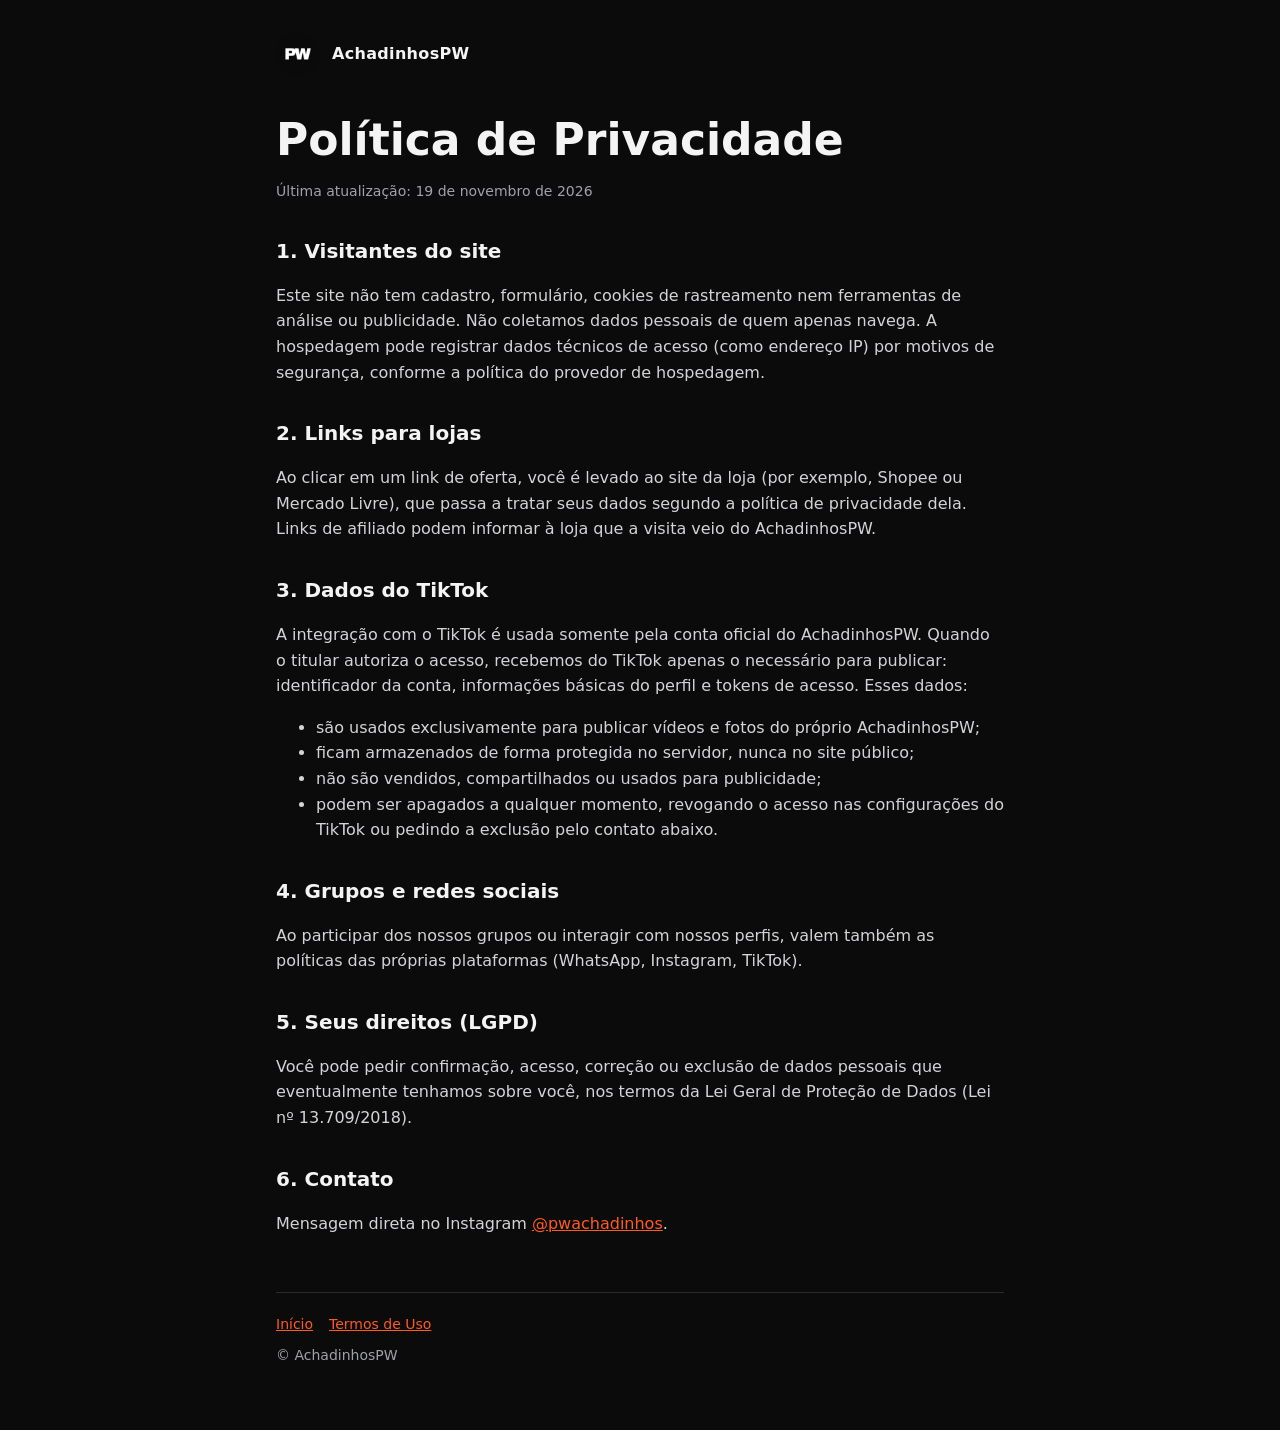
==== privacidade.html @ 66b90f63 "Site basico: inicio, termos e privacidade" ====
<!doctype html>
<html lang="pt-BR">
<head>
<meta charset="utf-8">
<meta name="viewport" content="width=device-width,initial-scale=1">
<meta http-equiv="Content-Security-Policy" content="default-src 'self'; img-src 'self'; style-src 'self'; script-src 'none'; object-src 'none'; base-uri 'none'; form-action 'none'">
<meta name="referrer" content="no-referrer">
<title>Política de Privacidade · AchadinhosPW</title>
<link rel="icon" href="favicon.png">
<link rel="stylesheet" href="style.css">
</head>
<body>
<div class="wrap">
  <header class="top"><img src="logo-pw.png" alt="Logo PW"><a href="./">AchadinhosPW</a></header>
  <h1>Política de Privacidade</h1>
  <p class="small">Última atualização: 19 de novembro de 2026</p>

  <h2>1. Visitantes do site</h2>
  <p>Este site não tem cadastro, formulário, cookies de rastreamento nem ferramentas de análise ou publicidade. Não coletamos dados pessoais de quem apenas navega. A hospedagem pode registrar dados técnicos de acesso (como endereço IP) por motivos de segurança, conforme a política do provedor de hospedagem.</p>

  <h2>2. Links para lojas</h2>
  <p>Ao clicar em um link de oferta, você é levado ao site da loja (por exemplo, Shopee ou Mercado Livre), que passa a tratar seus dados segundo a política de privacidade dela. Links de afiliado podem informar à loja que a visita veio do AchadinhosPW.</p>

  <h2>3. Dados do TikTok</h2>
  <p>A integração com o TikTok é usada somente pela conta oficial do AchadinhosPW. Quando o titular autoriza o acesso, recebemos do TikTok apenas o necessário para publicar: identificador da conta, informações básicas do perfil e tokens de acesso. Esses dados:</p>
  <ul>
    <li>são usados exclusivamente para publicar vídeos e fotos do próprio AchadinhosPW;</li>
    <li>ficam armazenados de forma protegida no servidor, nunca no site público;</li>
    <li>não são vendidos, compartilhados ou usados para publicidade;</li>
    <li>podem ser apagados a qualquer momento, revogando o acesso nas configurações do TikTok ou pedindo a exclusão pelo contato abaixo.</li>
  </ul>

  <h2>4. Grupos e redes sociais</h2>
  <p>Ao participar dos nossos grupos ou interagir com nossos perfis, valem também as políticas das próprias plataformas (WhatsApp, Instagram, TikTok).</p>

  <h2>5. Seus direitos (LGPD)</h2>
  <p>Você pode pedir confirmação, acesso, correção ou exclusão de dados pessoais que eventualmente tenhamos sobre você, nos termos da Lei Geral de Proteção de Dados (Lei nº 13.709/2018).</p>

  <h2>6. Contato</h2>
  <p>Mensagem direta no Instagram <a href="https://www.instagram.com/pwachadinhos/" rel="noopener noreferrer">@pwachadinhos</a>.</p>

  <footer><nav><a href="./">Início</a><a href="termos">Termos de Uso</a></nav>© AchadinhosPW</footer>
</div>
</body>
</html>
---- style.css ----
:root{--bg:#0b0b0c;--fg:#f4f4f5;--muted:#a1a1aa;--accent:#ff5a1f;--card:#17171a;--line:#2a2a2e}
*{box-sizing:border-box}
html,body{margin:0;background:var(--bg);color:var(--fg);font:16px/1.6 system-ui,-apple-system,"Segoe UI",Roboto,sans-serif}
a{color:var(--accent)}
.wrap{max-width:760px;margin:0 auto;padding:32px 16px 64px}
header.top{display:flex;align-items:center;gap:12px;margin-bottom:40px}
header.top img{width:44px;height:44px;border-radius:50%}
header.top a{color:var(--fg);text-decoration:none;font-weight:700;letter-spacing:.02em}
h1{font-size:clamp(28px,6vw,44px);line-height:1.1;margin:0 0 16px}
h1 em{font-style:normal;color:var(--accent)}
h2{font-size:20px;margin:32px 0 8px}
p,li{color:#d4d4d8}
.lead{font-size:18px;color:var(--muted)}
.cards{display:grid;grid-template-columns:repeat(auto-fit,minmax(200px,1fr));gap:12px;margin:32px 0}
.card{background:var(--card);border:1px solid var(--line);border-radius:14px;padding:18px}
.card b{display:block;margin-bottom:4px}
.card span{color:var(--muted);font-size:14px}
footer{margin-top:56px;padding-top:20px;border-top:1px solid var(--line);color:var(--muted);font-size:14px}
footer nav{display:flex;gap:16px;flex-wrap:wrap;margin-bottom:8px}
.small{font-size:14px;color:var(--muted)}
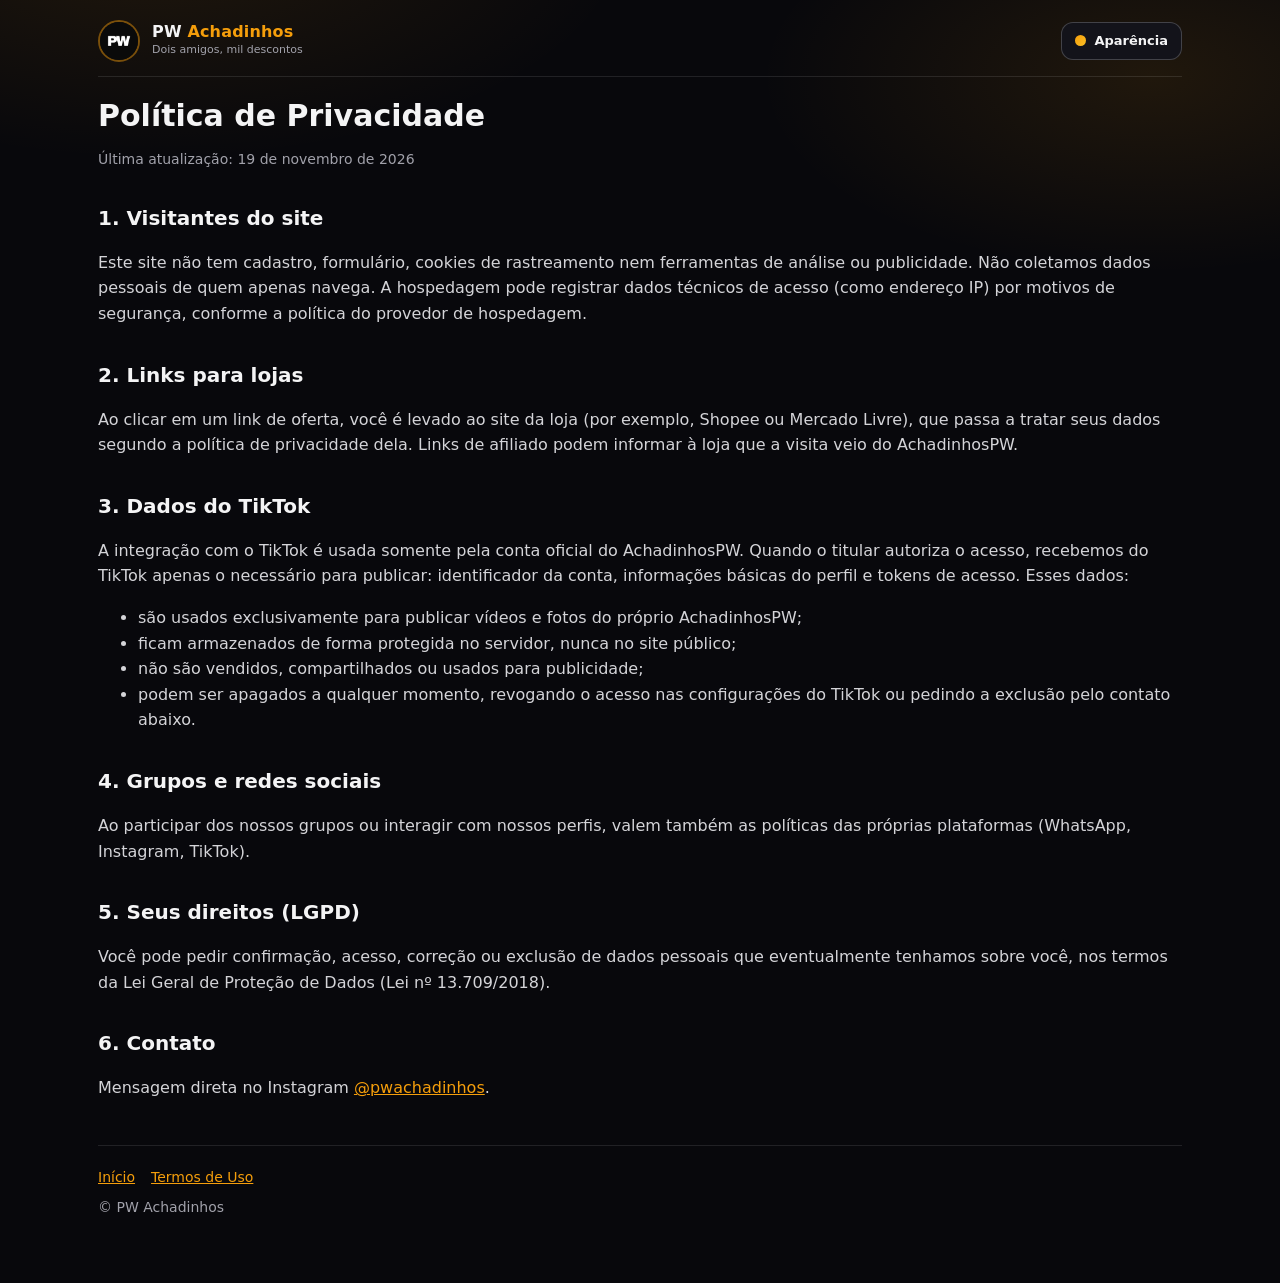
==== commit 1af6585e: "design: fachada PW Achadinhos, lupa de pesquisa no banner, borda nos anuncios e paletas SaaS PF" ====
--- a/privacidade.html
+++ b/privacidade.html
@@ -5,13 +5,54 @@
 <meta name="viewport" content="width=device-width,initial-scale=1">
 <meta http-equiv="Content-Security-Policy" content="default-src 'self'; img-src 'self'; style-src 'self'; script-src 'none'; object-src 'none'; base-uri 'none'; form-action 'none'">
 <meta name="referrer" content="no-referrer">
-<title>Política de Privacidade · AchadinhosPW</title>
-<link rel="icon" href="favicon.png">
-<link rel="stylesheet" href="style.css">
+<title>Política de Privacidade · PW Achadinhos</title>
+<link rel="icon" href="/favicon.png">
+<link rel="stylesheet" href="/style.css">
 </head>
 <body>
+<input type="checkbox" id="mode-dark" class="vh" checked>
+<input type="checkbox" id="mode-colors" class="vh" checked>
+<input type="radio" name="palette" id="pal-gold" class="vh" checked>
+<input type="radio" name="palette" id="pal-indigo" class="vh">
+<input type="radio" name="palette" id="pal-orange" class="vh">
+<input type="radio" name="palette" id="pal-emerald" class="vh">
+<input type="radio" name="palette" id="pal-blue" class="vh">
+
 <div class="wrap">
-  <header class="top"><img src="logo-pw.png" alt="Logo PW"><a href="./">AchadinhosPW</a></header>
+  <header class="top">
+    <a class="brand" href="/">
+      <img src="/logo-pw.png" alt="Logo PW Achadinhos">
+      <span>
+        <span class="brand-name">PW <em>Achadinhos</em></span>
+        <span class="brand-sub">Dois amigos, mil descontos</span>
+      </span>
+    </a>
+
+    <details class="theme-picker">
+      <summary><span class="dot-current"></span>Aparência</summary>
+      <div class="theme-panel">
+        <div class="theme-title">Aparência</div>
+        <label class="toggle-row" for="mode-dark">
+          <span>Modo Escuro</span>
+          <span class="switch"></span>
+        </label>
+        <label class="toggle-row" for="mode-colors">
+          <span>Cores do Sistema</span>
+          <span class="switch"></span>
+        </label>
+
+        <div class="palette-heading">Paleta de Cores</div>
+        <div class="palette-list">
+          <label class="pal-opt" for="pal-gold"><span class="swatch swatch-gold"></span>PW Dourado</label>
+          <label class="pal-opt" for="pal-indigo"><span class="swatch swatch-indigo"></span>SaaS PF Índigo</label>
+          <label class="pal-opt" for="pal-orange"><span class="swatch swatch-orange"></span>Laranja Clássico</label>
+          <label class="pal-opt" for="pal-emerald"><span class="swatch swatch-emerald"></span>Esmeralda</label>
+          <label class="pal-opt" for="pal-blue"><span class="swatch swatch-blue"></span>Azul Oceano</label>
+        </div>
+      </div>
+    </details>
+  </header>
+
   <h1>Política de Privacidade</h1>
   <p class="small">Última atualização: 19 de novembro de 2026</p>
 
@@ -39,7 +80,7 @@
   <h2>6. Contato</h2>
   <p>Mensagem direta no Instagram <a href="https://www.instagram.com/pwachadinhos/" rel="noopener noreferrer">@pwachadinhos</a>.</p>
 
-  <footer><nav><a href="./">Início</a><a href="termos">Termos de Uso</a></nav>© AchadinhosPW</footer>
+  <footer><nav><a href="/">Início</a><a href="/termos">Termos de Uso</a></nav>© PW Achadinhos</footer>
 </div>
 </body>
 </html>
--- a/style.css
+++ b/style.css
@@ -1,20 +1,873 @@
-:root{--bg:#0b0b0c;--fg:#f4f4f5;--muted:#a1a1aa;--accent:#ff5a1f;--card:#17171a;--line:#2a2a2e}
-*{box-sizing:border-box}
-html,body{margin:0;background:var(--bg);color:var(--fg);font:16px/1.6 system-ui,-apple-system,"Segoe UI",Roboto,sans-serif}
-a{color:var(--accent)}
-.wrap{max-width:760px;margin:0 auto;padding:32px 16px 64px}
-header.top{display:flex;align-items:center;gap:12px;margin-bottom:40px}
-header.top img{width:44px;height:44px;border-radius:50%}
-header.top a{color:var(--fg);text-decoration:none;font-weight:700;letter-spacing:.02em}
-h1{font-size:clamp(28px,6vw,44px);line-height:1.1;margin:0 0 16px}
-h1 em{font-style:normal;color:var(--accent)}
-h2{font-size:20px;margin:32px 0 8px}
-p,li{color:#d4d4d8}
-.lead{font-size:18px;color:var(--muted)}
-.cards{display:grid;grid-template-columns:repeat(auto-fit,minmax(200px,1fr));gap:12px;margin:32px 0}
-.card{background:var(--card);border:1px solid var(--line);border-radius:14px;padding:18px}
-.card b{display:block;margin-bottom:4px}
-.card span{color:var(--muted);font-size:14px}
-footer{margin-top:56px;padding-top:20px;border-top:1px solid var(--line);color:var(--muted);font-size:14px}
-footer nav{display:flex;gap:16px;flex-wrap:wrap;margin-bottom:8px}
-.small{font-size:14px;color:var(--muted)}
+:root {
+  /* Modo Escuro (padrão) */
+  --bg: #08080c;
+  --surface: #111117;
+  --card: #13131a;
+  --card-hover: #181822;
+  --card-border: rgba(255, 255, 255, 0.16);
+  --popover: #15151f;
+  --input-bg: #101018;
+  --fg: #f4f4f5;
+  --body-text: #d4d4d8;
+  --muted: #a1a1aa;
+  --line: rgba(255, 255, 255, 0.1);
+  --line-strong: rgba(255, 255, 255, 0.2);
+  --shadow: 0 12px 34px rgba(0, 0, 0, 0.42);
+  --card-shadow: 0 4px 16px rgba(0, 0, 0, 0.28);
+
+  /* Paleta padrão: PW Dourado */
+  --accent: #f59e0b;
+  --accent2: #fbbf24;
+  --accent-fg: #111111;
+  --accent-soft: rgba(245, 158, 11, 0.15);
+  --accent-border: rgba(245, 158, 11, 0.45);
+  --accent-glow: rgba(245, 158, 11, 0.1);
+}
+
+/* Modo Claro (estilo SaaS PF / FinanceOS) */
+body:not(:has(#mode-dark:checked)) {
+  --bg: #f4f7ff;
+  --surface: #ffffff;
+  --card: #ffffff;
+  --card-hover: #f9fbff;
+  --card-border: rgba(15, 23, 42, 0.15);
+  --popover: #ffffff;
+  --input-bg: #f8fafc;
+  --fg: #0f172a;
+  --body-text: #334155;
+  --muted: #64748b;
+  --line: rgba(15, 23, 42, 0.1);
+  --line-strong: rgba(15, 23, 42, 0.2);
+  --shadow: 0 10px 30px rgba(10, 22, 40, 0.1);
+  --card-shadow: 0 2px 10px rgba(10, 22, 40, 0.06);
+  --accent: #d97706;
+  --accent2: #f59e0b;
+  --accent-fg: #ffffff;
+  --accent-soft: rgba(217, 119, 6, 0.12);
+  --accent-border: rgba(217, 119, 6, 0.38);
+  --accent-glow: rgba(217, 119, 6, 0.07);
+}
+
+/* Paletas de Cores (como no SaaS PF) */
+body:has(#pal-indigo:checked) {
+  --accent: #6366f1;
+  --accent2: #818cf8;
+  --accent-fg: #ffffff;
+  --accent-soft: rgba(99, 102, 241, 0.15);
+  --accent-border: rgba(99, 102, 241, 0.45);
+  --accent-glow: rgba(99, 102, 241, 0.11);
+}
+
+body:not(:has(#mode-dark:checked)):has(#pal-indigo:checked) {
+  --accent: #4f46e5;
+  --accent2: #6366f1;
+}
+
+body:has(#pal-orange:checked) {
+  --accent: #ff5a1f;
+  --accent2: #fb923c;
+  --accent-fg: #ffffff;
+  --accent-soft: rgba(255, 90, 31, 0.15);
+  --accent-border: rgba(255, 90, 31, 0.45);
+  --accent-glow: rgba(255, 90, 31, 0.1);
+}
+
+body:not(:has(#mode-dark:checked)):has(#pal-orange:checked) {
+  --accent: #ea580c;
+  --accent2: #f97316;
+}
+
+body:has(#pal-emerald:checked) {
+  --accent: #10b981;
+  --accent2: #34d399;
+  --accent-fg: #ffffff;
+  --accent-soft: rgba(16, 185, 129, 0.15);
+  --accent-border: rgba(16, 185, 129, 0.45);
+  --accent-glow: rgba(16, 185, 129, 0.1);
+}
+
+body:not(:has(#mode-dark:checked)):has(#pal-emerald:checked) {
+  --accent: #059669;
+  --accent2: #10b981;
+}
+
+body:has(#pal-blue:checked) {
+  --accent: #3b82f6;
+  --accent2: #60a5fa;
+  --accent-fg: #ffffff;
+  --accent-soft: rgba(59, 130, 246, 0.15);
+  --accent-border: rgba(59, 130, 246, 0.45);
+  --accent-glow: rgba(59, 130, 246, 0.1);
+}
+
+body:not(:has(#mode-dark:checked)):has(#pal-blue:checked) {
+  --accent: #2563eb;
+  --accent2: #3b82f6;
+}
+
+/* Cores do Sistema desligadas (monocromático como no SaaS PF) */
+body:not(:has(#mode-colors:checked)) {
+  filter: grayscale(1);
+}
+
+* {
+  box-sizing: border-box;
+}
+
+html {
+  margin: 0;
+  min-height: 100%;
+  background: #08080c;
+}
+
+body {
+  margin: 0;
+  min-height: 100vh;
+  background-color: var(--bg);
+  background-image:
+    radial-gradient(680px 320px at 12% -5%, var(--accent-glow), transparent 70%),
+    radial-gradient(560px 280px at 90% 6%, var(--accent-glow), transparent 70%);
+  color: var(--fg);
+  font: 16px/1.6 system-ui, -apple-system, "Segoe UI", Roboto, sans-serif;
+  transition: background-color 0.25s ease, color 0.25s ease, filter 0.25s ease;
+}
+
+.vh {
+  position: absolute;
+  width: 1px;
+  height: 1px;
+  overflow: hidden;
+  clip: rect(0 0 0 0);
+  white-space: nowrap;
+}
+
+a {
+  color: var(--accent);
+}
+
+.wrap {
+  max-width: 1120px;
+  margin: 0 auto;
+  padding: 20px 18px 64px;
+}
+
+/* ── Cabeçalho Superior ── */
+header.top {
+  display: flex;
+  align-items: center;
+  justify-content: space-between;
+  gap: 14px;
+  margin-bottom: 22px;
+  padding-bottom: 14px;
+  border-bottom: 1px solid var(--line);
+}
+
+.brand {
+  display: flex;
+  align-items: center;
+  gap: 12px;
+  color: var(--fg);
+  text-decoration: none;
+}
+
+.brand img {
+  width: 42px;
+  height: 42px;
+  border-radius: 50%;
+  border: 2px solid var(--accent-border);
+  object-fit: cover;
+}
+
+.brand-name {
+  display: block;
+  font-weight: 800;
+  font-size: 16px;
+  letter-spacing: 0.01em;
+  line-height: 1.15;
+}
+
+.brand-name em {
+  font-style: normal;
+  color: var(--accent);
+}
+
+.brand-sub {
+  display: block;
+  font-size: 11px;
+  color: var(--muted);
+  font-weight: 500;
+}
+
+/* ── Seletor de Aparência / Paleta (estilo SaaS PF) ── */
+.theme-picker {
+  position: relative;
+}
+
+.theme-picker summary {
+  list-style: none;
+  display: inline-flex;
+  align-items: center;
+  gap: 8px;
+  padding: 8px 13px;
+  border-radius: 12px;
+  background: var(--card);
+  border: 1px solid var(--line-strong);
+  color: var(--fg);
+  font-size: 13px;
+  font-weight: 600;
+  cursor: pointer;
+  user-select: none;
+  transition: border-color 0.2s ease, background-color 0.2s ease;
+}
+
+.theme-picker summary::-webkit-details-marker {
+  display: none;
+}
+
+.theme-picker summary:hover {
+  border-color: var(--accent-border);
+}
+
+.dot-current {
+  width: 11px;
+  height: 11px;
+  border-radius: 50%;
+  background: linear-gradient(135deg, var(--accent), var(--accent2));
+  flex-shrink: 0;
+}
+
+.theme-panel {
+  position: absolute;
+  right: 0;
+  top: calc(100% + 8px);
+  width: 244px;
+  padding: 12px;
+  border-radius: 16px;
+  background: var(--popover);
+  border: 1px solid var(--line-strong);
+  box-shadow: var(--shadow);
+  z-index: 50;
+}
+
+.theme-title {
+  font-size: 11px;
+  font-weight: 700;
+  text-transform: uppercase;
+  letter-spacing: 0.08em;
+  color: var(--muted);
+  padding: 0 4px 8px;
+  margin-bottom: 6px;
+  border-bottom: 1px solid var(--line);
+}
+
+.toggle-row {
+  display: flex;
+  align-items: center;
+  justify-content: space-between;
+  gap: 10px;
+  padding: 7px 4px;
+  font-size: 13px;
+  font-weight: 500;
+  color: var(--fg);
+  cursor: pointer;
+  user-select: none;
+}
+
+.switch {
+  position: relative;
+  width: 36px;
+  height: 20px;
+  border-radius: 999px;
+  background: var(--line-strong);
+  transition: background-color 0.2s ease;
+  flex-shrink: 0;
+}
+
+.switch::after {
+  content: "";
+  position: absolute;
+  top: 3px;
+  left: 3px;
+  width: 14px;
+  height: 14px;
+  border-radius: 50%;
+  background: #ffffff;
+  box-shadow: 0 1px 3px rgba(0, 0, 0, 0.35);
+  transition: transform 0.2s ease;
+}
+
+body:has(#mode-dark:checked) label[for="mode-dark"] .switch,
+body:has(#mode-colors:checked) label[for="mode-colors"] .switch {
+  background: var(--accent);
+}
+
+body:has(#mode-dark:checked) label[for="mode-dark"] .switch::after,
+body:has(#mode-colors:checked) label[for="mode-colors"] .switch::after {
+  transform: translateX(16px);
+}
+
+.palette-heading {
+  font-size: 10px;
+  font-weight: 700;
+  text-transform: uppercase;
+  letter-spacing: 0.08em;
+  color: var(--muted);
+  margin: 10px 0 6px;
+  padding: 10px 4px 0;
+  border-top: 1px solid var(--line);
+}
+
+.palette-list {
+  display: flex;
+  flex-direction: column;
+  gap: 4px;
+}
+
+.pal-opt {
+  display: flex;
+  align-items: center;
+  gap: 10px;
+  padding: 7px 9px;
+  border-radius: 10px;
+  font-size: 13px;
+  font-weight: 500;
+  color: var(--body-text);
+  border: 1px solid transparent;
+  cursor: pointer;
+  transition: background-color 0.15s ease, border-color 0.15s ease, color 0.15s ease;
+}
+
+.pal-opt:hover {
+  background: var(--accent-soft);
+}
+
+.swatch {
+  width: 14px;
+  height: 14px;
+  border-radius: 50%;
+  flex-shrink: 0;
+}
+
+.swatch-gold { background: linear-gradient(135deg, #f59e0b, #fbbf24); }
+.swatch-indigo { background: linear-gradient(135deg, #6366f1, #4f46e5); }
+.swatch-orange { background: linear-gradient(135deg, #ff5a1f, #f97316); }
+.swatch-emerald { background: linear-gradient(135deg, #10b981, #059669); }
+.swatch-blue { background: linear-gradient(135deg, #3b82f6, #2563eb); }
+
+body:has(#pal-gold:checked) label[for="pal-gold"],
+body:has(#pal-indigo:checked) label[for="pal-indigo"],
+body:has(#pal-orange:checked) label[for="pal-orange"],
+body:has(#pal-emerald:checked) label[for="pal-emerald"],
+body:has(#pal-blue:checked) label[for="pal-blue"] {
+  background: var(--accent-soft);
+  border-color: var(--accent-border);
+  color: var(--accent);
+  font-weight: 700;
+}
+
+/* ── Fachada Superior — PW Achadinhos ── */
+.facade {
+  position: relative;
+  display: grid;
+  grid-template-columns: 1.25fr 0.75fr;
+  align-items: center;
+  gap: 20px;
+  margin-bottom: 24px;
+  border-radius: 22px;
+  overflow: hidden;
+  background: linear-gradient(135deg, #060608 0%, #111016 55%, #050507 100%);
+  border: 1px solid var(--accent-border);
+  box-shadow: var(--shadow);
+  color: #f8fafc;
+}
+
+.facade-content {
+  position: relative;
+  z-index: 2;
+  padding: 26px 20px 26px 28px;
+}
+
+.facade-top-row {
+  display: flex;
+  align-items: center;
+  justify-content: space-between;
+  flex-wrap: wrap;
+  gap: 10px;
+  margin-bottom: 12px;
+}
+
+.facade-badge {
+  display: inline-flex;
+  align-items: center;
+  gap: 6px;
+  padding: 4px 11px;
+  border-radius: 999px;
+  font-size: 11px;
+  font-weight: 800;
+  letter-spacing: 0.08em;
+  text-transform: uppercase;
+  background: var(--accent-soft);
+  border: 1px solid var(--accent-border);
+  color: var(--accent2);
+}
+
+.facade-title {
+  margin: 0 0 8px;
+  font-size: clamp(26px, 4.5vw, 38px);
+  line-height: 1.08;
+  font-weight: 900;
+  letter-spacing: -0.02em;
+  color: #ffffff;
+}
+
+.facade-title em {
+  font-style: normal;
+  color: var(--accent2);
+}
+
+.facade-sub {
+  margin: 0 0 18px;
+  font-size: 15px;
+  color: rgba(255, 255, 255, 0.78);
+  line-height: 1.5;
+  max-width: 520px;
+}
+
+.facade-actions {
+  display: flex;
+  align-items: center;
+  flex-wrap: wrap;
+  gap: 10px;
+}
+
+/* Botão da lupa dentro do banner */
+.btn-lupa {
+  display: inline-flex;
+  align-items: center;
+  gap: 8px;
+  padding: 9px 15px;
+  border-radius: 999px;
+  background: rgba(255, 255, 255, 0.08);
+  border: 1px solid var(--accent-border);
+  color: #ffffff;
+  font: inherit;
+  font-size: 13px;
+  font-weight: 700;
+  cursor: pointer;
+  transition: background-color 0.2s ease, transform 0.15s ease, border-color 0.2s ease;
+}
+
+.btn-lupa:hover {
+  background: var(--accent-soft);
+  border-color: var(--accent2);
+  transform: translateY(-1px);
+}
+
+.btn-lupa[aria-expanded="true"] {
+  background: var(--accent);
+  border-color: var(--accent);
+  color: var(--accent-fg);
+}
+
+.btn-lupa svg {
+  width: 16px;
+  height: 16px;
+  flex-shrink: 0;
+}
+
+.lupa-dot {
+  width: 7px;
+  height: 7px;
+  border-radius: 50%;
+  background: var(--accent2);
+  display: none;
+}
+
+.btn-lupa.tem-filtro .lupa-dot {
+  display: inline-block;
+}
+
+.btn-lupa[aria-expanded="true"].tem-filtro .lupa-dot {
+  background: var(--accent-fg);
+}
+
+.facade-pills {
+  display: flex;
+  flex-wrap: wrap;
+  gap: 8px;
+}
+
+.facade-pill {
+  display: inline-flex;
+  align-items: center;
+  gap: 5px;
+  padding: 6px 10px;
+  border-radius: 10px;
+  font-size: 12px;
+  font-weight: 600;
+  color: rgba(255, 255, 255, 0.88);
+  background: rgba(255, 255, 255, 0.06);
+  border: 1px solid rgba(255, 255, 255, 0.12);
+}
+
+.facade-media {
+  position: relative;
+  display: flex;
+  align-items: center;
+  justify-content: center;
+  padding: 16px 22px 16px 0;
+}
+
+.facade-media img {
+  width: 100%;
+  max-width: 240px;
+  aspect-ratio: 1 / 1;
+  object-fit: cover;
+  border-radius: 18px;
+  border: 1px solid var(--accent-border);
+  box-shadow: 0 12px 34px rgba(0, 0, 0, 0.65);
+  display: block;
+}
+
+/* ── Painel de Pesquisa e Filtros (abre ao clicar na lupa) ── */
+.filtros-wrap {
+  margin: -6px 0 22px;
+  padding: 16px;
+  border-radius: 16px;
+  background: var(--card);
+  border: 1px solid var(--accent-border);
+  box-shadow: var(--card-shadow);
+  animation: slide-down 0.2s ease;
+}
+
+.filtros-wrap[hidden] {
+  display: none;
+}
+
+@keyframes slide-down {
+  from {
+    opacity: 0;
+    transform: translateY(-6px);
+  }
+  to {
+    opacity: 1;
+    transform: translateY(0);
+  }
+}
+
+.filtros-head {
+  display: flex;
+  align-items: center;
+  justify-content: space-between;
+  gap: 10px;
+  margin-bottom: 12px;
+}
+
+.filtros-head strong {
+  font-size: 13px;
+  color: var(--fg);
+}
+
+.filtros-head-actions {
+  display: flex;
+  align-items: center;
+  gap: 8px;
+}
+
+.btn-mini {
+  padding: 5px 10px;
+  border-radius: 8px;
+  background: transparent;
+  border: 1px solid var(--line-strong);
+  color: var(--muted);
+  font: inherit;
+  font-size: 12px;
+  font-weight: 600;
+  cursor: pointer;
+  transition: border-color 0.15s ease, color 0.15s ease;
+}
+
+.btn-mini:hover {
+  border-color: var(--accent-border);
+  color: var(--fg);
+}
+
+.filtros {
+  display: grid;
+  grid-template-columns: 2fr 1.4fr 1fr 1fr 1fr;
+  gap: 8px;
+  margin: 0;
+}
+
+.filtros input,
+.filtros select {
+  width: 100%;
+  background: var(--input-bg);
+  color: var(--fg);
+  border: 1px solid var(--line-strong);
+  border-radius: 10px;
+  padding: 10px 12px;
+  font: inherit;
+  font-size: 14px;
+  outline: none;
+  transition: border-color 0.15s ease;
+}
+
+.filtros input:focus,
+.filtros select:focus {
+  border-color: var(--accent);
+}
+
+/* ── Categorias ── */
+.cats {
+  display: flex;
+  gap: 8px;
+  overflow-x: auto;
+  padding-bottom: 8px;
+  margin: 0 0 22px;
+  scrollbar-width: none;
+}
+
+.cats::-webkit-scrollbar {
+  display: none;
+}
+
+.cats a {
+  flex: 0 0 auto;
+  padding: 8px 14px;
+  background: var(--card);
+  border: 1px solid var(--line-strong);
+  border-radius: 999px;
+  color: var(--fg);
+  text-decoration: none;
+  font-size: 14px;
+  font-weight: 500;
+  white-space: nowrap;
+  transition: border-color 0.15s ease, color 0.15s ease, background-color 0.15s ease;
+}
+
+.cats a.ativo,
+.cats a:hover {
+  border-color: var(--accent);
+  background: var(--accent-soft);
+  color: var(--accent);
+  font-weight: 700;
+}
+
+/* ── Títulos e Textos ── */
+.vitrine-head {
+  display: flex;
+  align-items: baseline;
+  justify-content: space-between;
+  flex-wrap: wrap;
+  gap: 8px 16px;
+  margin-bottom: 6px;
+}
+
+h1 {
+  font-size: clamp(22px, 4vw, 30px);
+  line-height: 1.15;
+  margin: 0;
+  color: var(--fg);
+}
+
+h1 em {
+  font-style: normal;
+  color: var(--accent);
+}
+
+h2 {
+  font-size: 20px;
+  margin: 32px 0 8px;
+  color: var(--fg);
+}
+
+p,
+li {
+  color: var(--body-text);
+}
+
+.lead {
+  font-size: 15px;
+  color: var(--muted);
+  margin: 6px 0 18px;
+}
+
+/* ── Grade de Anúncios (cada anúncio em um retângulo/quadrado com borda fina) ── */
+.grade {
+  display: grid;
+  grid-template-columns: repeat(auto-fill, minmax(215px, 1fr));
+  gap: 16px;
+  margin-top: 14px;
+}
+
+.oferta {
+  position: relative;
+  background: var(--card);
+  border: 1px solid var(--card-border);
+  border-radius: 14px;
+  overflow: hidden;
+  display: flex;
+  flex-direction: column;
+  box-shadow: var(--card-shadow);
+  transition: transform 0.2s ease, border-color 0.2s ease, box-shadow 0.2s ease;
+}
+
+.oferta:hover {
+  transform: translateY(-2px);
+  border-color: var(--accent);
+  box-shadow: 0 10px 26px rgba(0, 0, 0, 0.22);
+}
+
+.oferta img {
+  width: 100%;
+  aspect-ratio: 1;
+  object-fit: contain;
+  background: #ffffff;
+  border-bottom: 1px solid var(--line);
+  display: block;
+}
+
+.selo {
+  position: absolute;
+  top: 10px;
+  left: 10px;
+  background: var(--accent);
+  color: var(--accent-fg);
+  font-weight: 800;
+  font-size: 12px;
+  padding: 4px 8px;
+  border-radius: 8px;
+  box-shadow: 0 2px 8px rgba(0, 0, 0, 0.25);
+}
+
+.corpo {
+  padding: 13px;
+  display: flex;
+  flex-direction: column;
+  gap: 4px;
+  flex: 1;
+}
+
+.loja {
+  font-size: 11px;
+  font-weight: 600;
+  text-transform: uppercase;
+  letter-spacing: 0.04em;
+  color: var(--muted);
+}
+
+.oferta h3 {
+  font-size: 14px;
+  line-height: 1.35;
+  margin: 2px 0 4px;
+  font-weight: 600;
+  color: var(--fg);
+  display: -webkit-box;
+  -webkit-line-clamp: 2;
+  -webkit-box-orient: vertical;
+  overflow: hidden;
+}
+
+.oferta s {
+  color: var(--muted);
+  font-size: 13px;
+}
+
+.preco {
+  font-size: 20px;
+  font-weight: 800;
+  color: var(--fg);
+}
+
+.meta {
+  font-size: 12px;
+  color: var(--muted);
+  margin: 2px 0 0;
+  min-height: 2.6em;
+}
+
+.botao {
+  margin-top: auto;
+  text-align: center;
+  background: var(--accent);
+  color: var(--accent-fg);
+  text-decoration: none;
+  font-weight: 700;
+  font-size: 14px;
+  border-radius: 10px;
+  padding: 10px;
+  transition: filter 0.15s ease;
+}
+
+.botao:hover {
+  filter: brightness(1.08);
+}
+
+.how {
+  margin-top: 48px;
+  padding: 18px 20px;
+  border-radius: 14px;
+  background: var(--card);
+  border: 1px solid var(--line);
+}
+
+.how h2 {
+  margin: 0 0 6px;
+}
+
+.how p {
+  margin: 0;
+}
+
+footer {
+  margin-top: 44px;
+  padding-top: 20px;
+  border-top: 1px solid var(--line);
+  color: var(--muted);
+  font-size: 14px;
+}
+
+footer nav {
+  display: flex;
+  gap: 16px;
+  flex-wrap: wrap;
+  margin-bottom: 8px;
+}
+
+.small {
+  font-size: 14px;
+  color: var(--muted);
+}
+
+@media (max-width: 760px) {
+  .facade {
+    grid-template-columns: 1fr;
+    gap: 0;
+  }
+
+  .facade-content {
+    padding: 20px 18px 12px;
+  }
+
+  .facade-media {
+    padding: 8px 18px 20px;
+  }
+
+  .facade-media img {
+    max-width: 220px;
+  }
+
+  .filtros {
+    grid-template-columns: 1fr 1fr;
+  }
+
+  .filtros input[type="search"] {
+    grid-column: 1 / -1;
+  }
+
+  .grade {
+    grid-template-columns: repeat(2, 1fr);
+    gap: 11px;
+  }
+}
